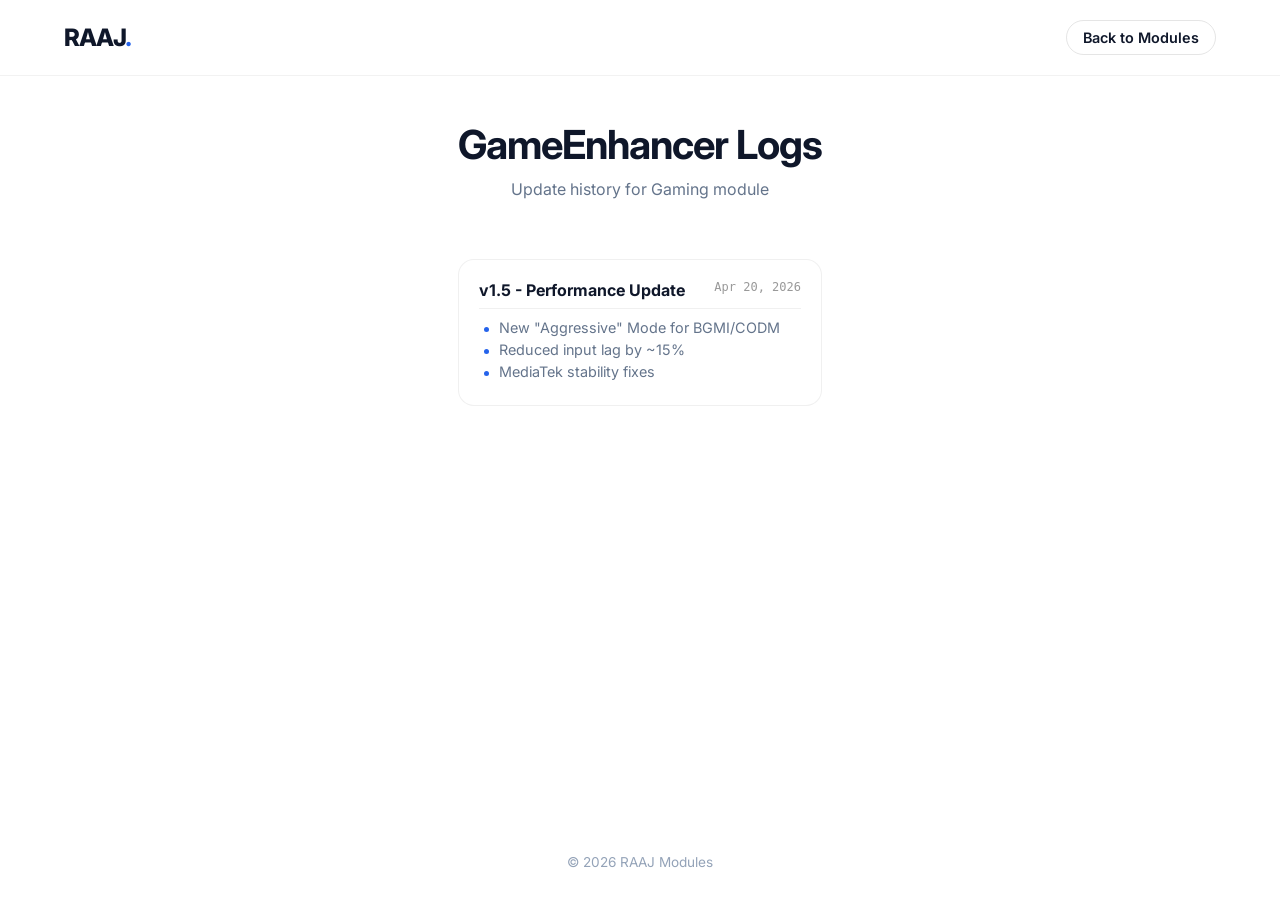
==== changelog-game.html @ 457ec588 "Add files via upload" ====
<!DOCTYPE html><html lang="en"><head>    <meta charset="UTF-8">    <meta name="viewport" content="width=device-width, initial-scale=1.0">    <title>Game Changelog | RAAJ</title>    <link href="https://fonts.googleapis.com/css2?family=Inter:wght@300;500;700&display=swap" rel="stylesheet">    <link rel="stylesheet" href="style.css"></head><body>    <div class="bg-blob"></div>    <nav class="fade-in">        <div class="logo"><a href="index.html">RAAJ<span class="dot">.</span></a></div>        <a href="modules.html" class="nav-link">Back to Modules</a>    </nav>    <section class="page-container small-container">        <div class="header-center fade-in">            <h2>GameEnhancer Logs</h2>            <p>Update history for Gaming module</p>        </div>        <div class="log-list fade-in delay-1">            <div class="log-item">                <div class="log-meta">                    <span class="log-title">v1.5 - Performance Update</span>                    <span class="log-date">Apr 20, 2026</span>                </div>                <ul class="log-points">                    <li>New "Aggressive" Mode for BGMI/CODM</li>                    <li>Reduced input lag by ~15%</li>                    <li>MediaTek stability fixes</li>                </ul>            </div>        </div>    </section>    <footer class="minimal-footer"><p>© 2026 RAAJ Modules</p></footer></body></html>
---- style.css ----
:root {
    --bg: #ffffff;
    --text-main: #0f172a; /* Dark Slate */
    --text-muted: #64748b;
    --accent: #2563eb; /* Royal Blue */
    --accent-glow: rgba(37, 99, 235, 0.15);
    --card-bg: rgba(255, 255, 255, 0.9);
    --border: rgba(0, 0, 0, 0.06);
    --font: 'Inter', sans-serif;
}

* { margin: 0; padding: 0; box-sizing: border-box; }
html { scroll-behavior: smooth; }

body {
    background-color: var(--bg);
    color: var(--text-main);
    font-family: var(--font);
    overflow-x: hidden;
    min-height: 100vh;
    display: flex;
    flex-direction: column;
}

/* --- PREMIUM BACKGROUND --- */
.glow-orb {
    position: fixed;
    top: -20%; left: 50%;
    transform: translateX(-50%);
    width: 120vw; height: 80vh;
    background: radial-gradient(circle at center, var(--accent-glow) 0%, transparent 70%);
    z-index: -2;
    pointer-events: none;
}

.grid-overlay {
    position: fixed;
    top: 0; left: 0; width: 100%; height: 100%;
    background-image: linear-gradient(#e5e7eb 1px, transparent 1px), linear-gradient(90deg, #e5e7eb 1px, transparent 1px);
    background-size: 40px 40px;
    opacity: 0.4;
    z-index: -1;
    mask-image: linear-gradient(to bottom, black 40%, transparent 100%);
    -webkit-mask-image: linear-gradient(to bottom, black 40%, transparent 100%);
}

/* --- NAVBAR --- */
nav {
    display: flex; justify-content: space-between; align-items: center;
    padding: 20px 5%;
    position: fixed; top: 0; width: 100%; z-index: 100;
    backdrop-filter: blur(10px);
    background: rgba(255,255,255,0.7);
    border-bottom: 1px solid rgba(0,0,0,0.05);
}
.logo { font-weight: 800; font-size: 1.5rem; letter-spacing: -1px; }
.logo a { text-decoration: none; color: inherit; }
.dot { color: var(--accent); }
.nav-btn, .nav-link {
    text-decoration: none; color: var(--text-main);
    font-weight: 600; font-size: 0.9rem;
    padding: 8px 16px; border-radius: 20px;
    border: 1px solid rgba(0,0,0,0.1);
    transition: 0.2s;
}
.nav-btn:hover, .nav-link:hover { border-color: var(--accent); color: var(--accent); }

/* --- HERO SECTION --- */
.hero-main {
    flex: 1;
    display: flex;
    flex-direction: column;
    justify-content: center;
    align-items: center;
    text-align: center;
    padding: 140px 20px 60px;
    max-width: 900px;
    margin: 0 auto;
}

.badge-new {
    display: inline-block;
    background: #eff6ff;
    color: var(--accent);
    padding: 6px 12px;
    border-radius: 50px;
    font-size: 0.85rem;
    font-weight: 700;
    margin-bottom: 25px;
    border: 1px solid #bfdbfe;
}

.hero-main h1 {
    font-size: 4rem;
    line-height: 1.1;
    font-weight: 800;
    letter-spacing: -2px;
    margin-bottom: 20px;
    color: var(--text-main);
}

.text-gradient {
    background: linear-gradient(135deg, var(--accent), #60a5fa);
    -webkit-background-clip: text;
    -webkit-text-fill-color: transparent;
}

.hero-desc {
    font-size: 1.25rem;
    color: var(--text-muted);
    max-width: 600px;
    margin: 0 auto 40px;
    line-height: 1.6;
}

/* Buttons */
.hero-buttons {
    display: flex; gap: 15px; justify-content: center;
}

.btn-primary {
    display: flex; align-items: center; gap: 8px;
    background: var(--text-main);
    color: white;
    padding: 14px 28px;
    border-radius: 12px;
    font-weight: 600;
    text-decoration: none;
    transition: transform 0.2s, box-shadow 0.2s;
}
.btn-primary:hover {
    transform: translateY(-2px);
    box-shadow: 0 10px 25px -5px rgba(0,0,0,0.2);
    background: black;
}

.btn-secondary {
    display: flex; align-items: center;
    background: white;
    color: var(--text-main);
    padding: 14px 28px;
    border-radius: 12px;
    font-weight: 600;
    text-decoration: none;
    border: 1px solid #e2e8f0;
    transition: 0.2s;
}
.btn-secondary:hover { border-color: var(--text-main); }

/* --- MODULES PAGE STYLES --- */
.page-container { max-width: 1100px; margin: 0 auto; padding: 120px 20px 100px; }
.small-container { max-width: 700px; }
.header-center { text-align: center; margin-bottom: 60px; }
.header-center h2 { font-size: 2.5rem; letter-spacing: -1px; margin-bottom: 10px; }
.header-center p { color: var(--text-muted); }

.module-grid { display: grid; grid-template-columns: repeat(auto-fit, minmax(260px, 1fr)); gap: 25px; }

.glass-card {
    background: var(--card-bg); border: 1px solid var(--border);
    padding: 25px; border-radius: 20px;
    backdrop-filter: blur(10px);
    transition: all 0.4s cubic-bezier(0.175, 0.885, 0.32, 1.275);
    display: flex; flex-direction: column; align-items: flex-start;
}
.glass-card:hover { transform: translateY(-5px); box-shadow: 0 15px 30px -10px rgba(0,0,0,0.08); border-color: rgba(37,99,235,0.2); }

/* CSS Icons */
.icon-box { width: 45px; height: 45px; background: #F0F4F8; border-radius: 12px; display: flex; align-items: center; justify-content: center; margin-bottom: 15px; }
.chip { width: 20px; height: 20px; border: 2px solid var(--accent); border-radius: 4px; position: relative; }
.chip::after { content:''; position: absolute; top: 50%; left: 50%; transform: translate(-50%, -50%); width: 8px; height: 8px; background: var(--accent); opacity: 0.5; }
.controller { width: 22px; height: 14px; border: 2px solid var(--accent); border-radius: 7px; position: relative; }
.controller::before { content:''; position: absolute; top: 3px; left: 3px; width: 3px; height: 3px; background: var(--accent); border-radius: 50%; }
.controller::after { content:''; position: absolute; top: 3px; right: 3px; width: 3px; height: 3px; background: var(--accent); border-radius: 50%; }
.finger { width: 14px; height: 18px; border: 2px solid var(--accent); border-radius: 7px 7px 0 0; border-bottom: none; position: relative; }
.finger::after { content:''; position: absolute; bottom: -4px; left: 50%; transform: translateX(-50%); width: 5px; height: 5px; background: var(--accent); border-radius: 50%; }
.signal { width: 20px; height: 20px; position: relative; overflow: hidden; }
.signal::before { content:''; position: absolute; bottom: 0; left: 0; width: 100%; height: 100%; border: 2px solid var(--accent); border-radius: 50%; clip-path: polygon(0 40%, 100% 40%, 100% 100%, 0% 100%); }
.signal::after { content:''; position: absolute; bottom: 0; left: 0; width: 100%; height: 100%; border: 2px solid var(--accent); border-radius: 50%; clip-path: polygon(0 70%, 100% 70%, 100% 100%, 0% 100%); background: var(--accent); }

.glass-card h3 { font-size: 1.2rem; margin-bottom: 6px; }
.glass-card p { color: var(--text-muted); font-size: 0.9rem; margin-bottom: 20px; line-height: 1.4; flex-grow: 1; }

.card-actions { width: 100%; display: flex; flex-direction: column; gap: 12px; margin-top: auto; }
.btn-download { display: block; text-align: center; background: var(--accent); color: white; padding: 12px; border-radius: 10px; font-weight: 600; text-decoration: none; font-size: 0.95rem; transition: 0.2s; }
.btn-download:hover { background: #1d4ed8; transform: scale(1.02); }
.link-changelog { text-align: center; color: var(--text-muted); font-size: 0.85rem; text-decoration: none; font-weight: 500; transition: 0.2s; }
.link-changelog:hover { color: var(--accent); text-decoration: underline; }

/* --- CHANGELOG STYLES --- */
.log-list { display: flex; flex-direction: column; gap: 20px; }
.log-item { background: white; border: 1px solid var(--border); padding: 20px; border-radius: 16px; transition: 0.3s; }
.log-item:hover { border-color: var(--accent); }
.log-meta { display: flex; justify-content: space-between; margin-bottom: 10px; border-bottom: 1px solid #f0f0f0; padding-bottom: 8px; }
.log-title { font-weight: 700; font-size: 1rem; }
.log-date { font-size: 0.75rem; color: #999; font-family: monospace; }
.log-points { list-style: none; padding-left: 5px; }
.log-points li { position: relative; padding-left: 15px; margin-bottom: 5px; color: var(--text-muted); font-size: 0.9rem; }
.log-points li::before { content: ""; position: absolute; left: 0; top: 8px; width: 5px; height: 5px; background: var(--accent); border-radius: 50%; }

/* Footer */
.home-footer, .minimal-footer { text-align: center; padding: 30px; color: #94a3b8; font-size: 0.85rem; margin-top: auto; }

/* Animations */
.fade-in { opacity: 0; animation: fadeIn 0.8s ease forwards; }
.delay-1 { animation-delay: 0.1s; }
.delay-2 { animation-delay: 0.3s; }
@keyframes fadeIn { from { opacity: 0; transform: translateY(20px); } to { opacity: 1; transform: translateY(0); } }

/* Mobile Responsive */
@media (max-width: 768px) {
    .hero-main h1 { font-size: 2.8rem; }
    .hero-buttons { flex-direction: column; width: 100%; }
    .btn-primary, .btn-secondary { width: 100%; justify-content: center; }
}
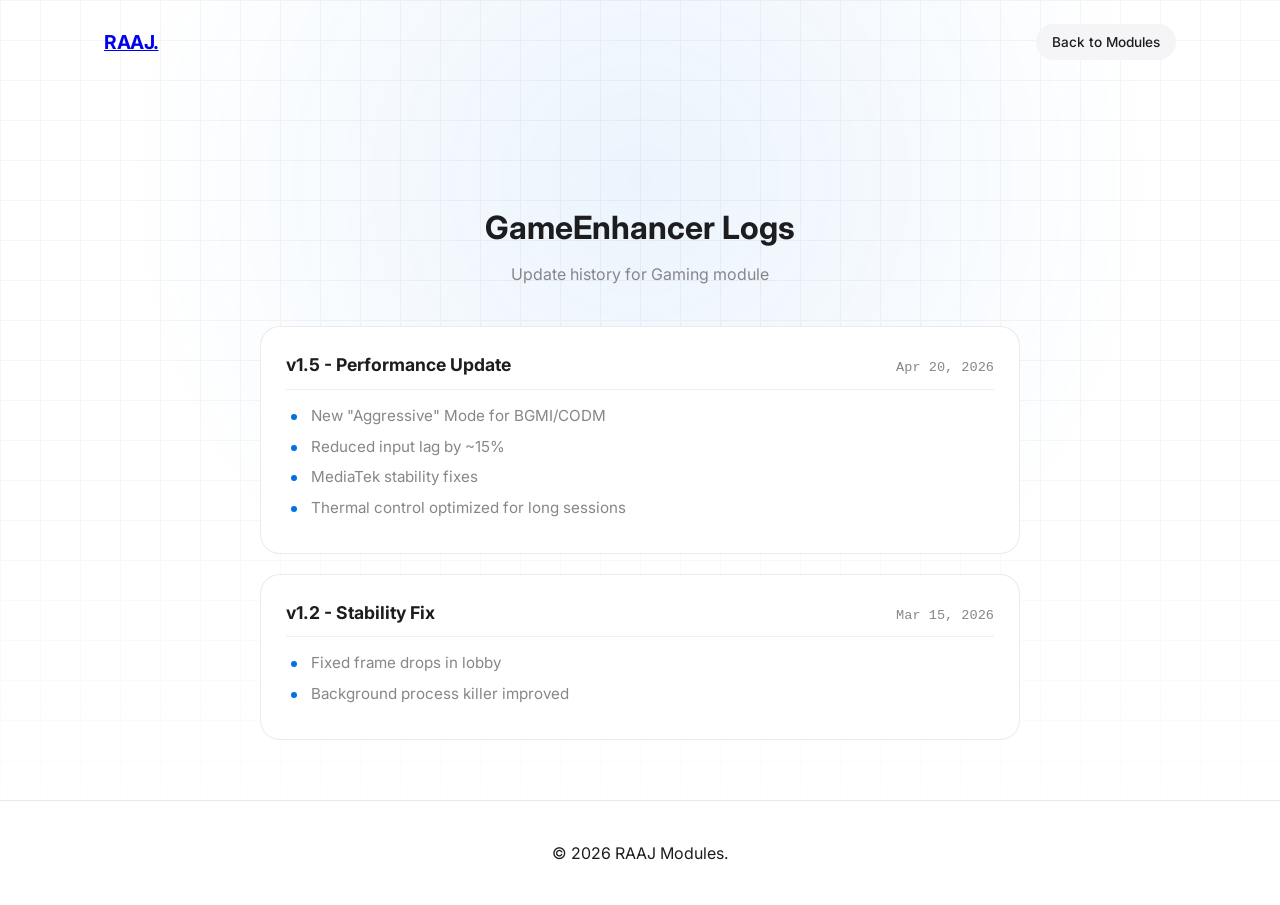
==== commit 8048c785: "Update changelog-game.html" ====
--- a/changelog-game.html
+++ b/changelog-game.html
@@ -1,39 +1,56 @@
-<!DOCTYPE html>-<html lang="en">-<head>-    <meta charset="UTF-8">-    <meta name="viewport" content="width=device-width, initial-scale=1.0">-    <title>Game Changelog | RAAJ</title>-    <link href="https://fonts.googleapis.com/css2?family=Inter:wght@300;500;700&display=swap" rel="stylesheet">-    <link rel="stylesheet" href="style.css">-</head>-<body>-    <div class="bg-blob"></div>-    <nav class="fade-in">-        <div class="logo"><a href="index.html">RAAJ<span class="dot">.</span></a></div>-        <a href="modules.html" class="nav-link">Back to Modules</a>-    </nav>--    <section class="page-container small-container">-        <div class="header-center fade-in">-            <h2>GameEnhancer Logs</h2>-            <p>Update history for Gaming module</p>-        </div>--        <div class="log-list fade-in delay-1">-            <div class="log-item">-                <div class="log-meta">-                    <span class="log-title">v1.5 - Performance Update</span>-                    <span class="log-date">Apr 20, 2026</span>-                </div>-                <ul class="log-points">-                    <li>New "Aggressive" Mode for BGMI/CODM</li>-                    <li>Reduced input lag by ~15%</li>-                    <li>MediaTek stability fixes</li>-                </ul>-            </div>-        </div>-    </section>-    <footer class="minimal-footer"><p>© 2026 RAAJ Modules</p></footer>-</body>-</html>+<!DOCTYPE html>
+<html lang="en">
+<head>
+    <meta charset="UTF-8">
+    <meta name="viewport" content="width=device-width, initial-scale=1.0">
+    <title>Game Changelog | RAAJ</title>
+    <link href="https://fonts.googleapis.com/css2?family=Inter:wght@400;500;600;700&display=swap" rel="stylesheet">
+    <link rel="stylesheet" href="style.css">
+</head>
+<body>
+    <div class="bg-grid"></div>
+    <div class="bg-glow"></div>
+
+    <nav class="navbar fade-in">
+        <div class="logo"><a href="index.html">RAAJ<span class="dot">.</span></a></div>
+        <a href="modules.html" class="btn-nav">Back to Modules</a>
+    </nav>
+
+    <section class="page-container fade-in delay-1">
+        <div class="header-center">
+            <h2>GameEnhancer Logs</h2>
+            <p>Update history for Gaming module</p>
+        </div>
+
+        <div class="log-list">
+            <div class="log-item">
+                <div class="log-meta">
+                    <span class="log-title">v1.5 - Performance Update</span>
+                    <span class="log-date">Apr 20, 2026</span>
+                </div>
+                <ul class="log-points">
+                    <li>New "Aggressive" Mode for BGMI/CODM</li>
+                    <li>Reduced input lag by ~15%</li>
+                    <li>MediaTek stability fixes</li>
+                    <li>Thermal control optimized for long sessions</li>
+                </ul>
+            </div>
+
+            <div class="log-item">
+                <div class="log-meta">
+                    <span class="log-title">v1.2 - Stability Fix</span>
+                    <span class="log-date">Mar 15, 2026</span>
+                </div>
+                <ul class="log-points">
+                    <li>Fixed frame drops in lobby</li>
+                    <li>Background process killer improved</li>
+                </ul>
+            </div>
+        </div>
+    </section>
+
+    <footer class="fade-in delay-2">
+        <div class="footer-content"><p>© 2026 RAAJ Modules.</p></div>
+    </footer>
+</body>
+</html>
--- a/style.css
+++ b/style.css
@@ -1,215 +1,341 @@
+/* -----------------------------------------------------------
+   VARIABLES & RESET
+----------------------------------------------------------- */
 :root {
-    --bg: #ffffff;
-    --text-main: #0f172a; /* Dark Slate */
-    --text-muted: #64748b;
-    --accent: #2563eb; /* Royal Blue */
-    --accent-glow: rgba(37, 99, 235, 0.15);
-    --card-bg: rgba(255, 255, 255, 0.9);
-    --border: rgba(0, 0, 0, 0.06);
-    --font: 'Inter', sans-serif;
+    --bg-color: #ffffff;
+    --text-main: #1d1d1f;
+    --text-muted: #86868b;
+    --accent-blue: #0071e3;
+    --accent-hover: #0077ed;
+    --bg-grid: #e5e5e5;
+    --card-bg: #ffffff;
+    --border-light: rgba(0, 0, 0, 0.08);
+    --shadow-soft: 0 4px 24px rgba(0, 0, 0, 0.04);
+    --shadow-hover: 0 8px 32px rgba(0, 0, 0, 0.08);
+    --radius-lg: 20px;
+    --radius-md: 12px;
+    --font-stack: 'Inter', -apple-system, BlinkMacSystemFont, sans-serif;
 }
 
 * { margin: 0; padding: 0; box-sizing: border-box; }
 html { scroll-behavior: smooth; }
 
 body {
-    background-color: var(--bg);
+    background-color: var(--bg-color);
     color: var(--text-main);
-    font-family: var(--font);
+    font-family: var(--font-stack);
+    line-height: 1.5;
     overflow-x: hidden;
-    min-height: 100vh;
+    -webkit-font-smoothing: antialiased;
+}
+
+/* -----------------------------------------------------------
+   BACKGROUND
+----------------------------------------------------------- */
+.bg-grid {
+    position: fixed; top: 0; left: 0; width: 100%; height: 100%;
+    background-image: 
+        linear-gradient(var(--bg-grid) 1px, transparent 1px),
+        linear-gradient(90deg, var(--bg-grid) 1px, transparent 1px);
+    background-size: 40px 40px;
+    opacity: 0.4;
+    z-index: -2;
+    mask-image: linear-gradient(to bottom, black 40%, transparent 100%);
+    -webkit-mask-image: linear-gradient(to bottom, black 40%, transparent 100%);
+}
+
+.bg-glow {
+    position: fixed; top: -20%; left: 50%;
+    transform: translateX(-50%);
+    width: 100vw; height: 80vh;
+    background: radial-gradient(circle at center, rgba(0, 113, 227, 0.08) 0%, transparent 70%);
+    z-index: -1; pointer-events: none;
+}
+
+/* -----------------------------------------------------------
+   NAVBAR
+----------------------------------------------------------- */
+.navbar {
+    display: flex; justify-content: space-between; align-items: center;
+    padding: 24px 5%;
+    max-width: 1200px; margin: 0 auto;
+}
+.logo { font-weight: 700; font-size: 1.2rem; letter-spacing: -0.5px; }
+.btn-nav {
+    background: #f5f5f7; color: var(--text-main);
+    padding: 8px 16px; border-radius: 20px;
+    text-decoration: none; font-size: 0.85rem; font-weight: 500;
+    transition: 0.2s;
+}
+.btn-nav:hover { background: #e8e8ed; }
+
+/* -----------------------------------------------------------
+   HERO SECTION
+----------------------------------------------------------- */
+.hero {
+    text-align: center; 
+    padding: 80px 20px 60px;
+    max-width: 800px; 
+    margin: 0 auto;
+}
+
+.badge {
+    display: inline-block;
+    background: rgba(0, 113, 227, 0.1); color: var(--accent-blue);
+    padding: 6px 12px; border-radius: 20px;
+    font-size: 0.8rem; font-weight: 600; margin-bottom: 24px;
+}
+
+.hero h1 {
+    font-size: clamp(2.5rem, 5vw, 3.5rem); 
+    font-weight: 700; letter-spacing: -1.5px;
+    line-height: 1.1; margin-bottom: 20px;
+}
+
+.gradient-text {
+    background: linear-gradient(135deg, var(--accent-blue), #4facfe);
+    -webkit-background-clip: text; -webkit-text-fill-color: transparent;
+}
+
+.subtitle {
+    font-size: 1.25rem; color: var(--text-muted);
+    max-width: 600px; margin: 0 auto 32px;
+}
+
+.hero-btns { display: flex; gap: 16px; justify-content: center; flex-wrap: wrap; }
+
+.btn {
+    padding: 12px 24px; border-radius: 30px;
+    font-weight: 500; text-decoration: none; font-size: 1rem;
+    transition: transform 0.2s ease;
+}
+.btn:active { transform: scale(0.98); }
+.btn-primary { background: var(--text-main); color: white; }
+.btn-primary:hover { background: #000; }
+.btn-secondary { background: transparent; color: var(--accent-blue); }
+.btn-secondary:hover { text-decoration: underline; }
+
+/* -----------------------------------------------------------
+   STATS BAR
+----------------------------------------------------------- */
+.stats-section { padding: 0 20px; margin-bottom: 80px; }
+.stats-container {
+    max-width: 900px; margin: 0 auto;
+    background: var(--card-bg);
+    border: 1px solid var(--border-light);
+    border-radius: var(--radius-lg);
+    padding: 24px;
+    display: flex; justify-content: space-around; align-items: center;
+    box-shadow: var(--shadow-soft);
+    flex-wrap: wrap;
+    gap: 20px;
+}
+.stat-item { text-align: center; min-width: 100px; }
+.stat-item strong { display: block; font-size: 1.2rem; color: var(--text-main); }
+.stat-item span { font-size: 0.85rem; color: var(--text-muted); }
+.stat-divider { width: 1px; height: 30px; background: var(--border-light); }
+
+/* -----------------------------------------------------------
+   MODULES SECTION
+----------------------------------------------------------- */
+.modules-section {
+    max-width: 1100px; margin: 0 auto; padding: 0 20px 80px;
+}
+.section-header { text-align: center; margin-bottom: 40px; }
+.section-header h2 { font-size: 2rem; font-weight: 600; letter-spacing: -0.5px; }
+
+.grid-layout {
+    display: grid; 
+    grid-template-columns: repeat(auto-fit, minmax(260px, 1fr));
+    gap: 24px;
+}
+
+.card {
+    background: var(--card-bg);
+    border: 1px solid var(--border-light);
+    border-radius: var(--radius-lg);
+    padding: 30px;
+    transition: all 0.3s ease;
+    display: flex; flex-direction: column;
+    align-items: flex-start;
+}
+.card:hover {
+    transform: translateY(-4px);
+    box-shadow: var(--shadow-hover);
+    border-color: rgba(0, 113, 227, 0.2);
+}
+
+.icon-box {
+    width: 48px; height: 48px;
+    background: #f5f5f7;
+    border-radius: 12px;
+    display: flex; align-items: center; justify-content: center;
+    margin-bottom: 20px;
+    color: var(--accent-blue);
+}
+.icon-box svg { width: 24px; height: 24px; stroke-width: 2px; }
+
+.card h3 { font-size: 1.1rem; font-weight: 600; margin-bottom: 8px; }
+.card p { 
+    font-size: 0.9rem; color: var(--text-muted); 
+    margin-bottom: 24px; 
+    line-height: 1.5;
+    flex-grow: 1; 
+}
+
+.card-actions {
+    width: 100%;
+    display: flex; flex-direction: column; gap: 12px;
+    margin-top: auto;
+}
+
+.btn-card {
+    display: block;
+    text-align: center; 
+    padding: 12px; 
+    border-radius: var(--radius-md);
+    text-decoration: none; 
+    font-size: 0.9rem; 
+    font-weight: 600;
+    transition: 0.2s;
+}
+
+.btn-card.primary {
+    background: var(--accent-blue); color: white;
+    box-shadow: 0 2px 8px rgba(0, 113, 227, 0.2);
+}
+.btn-card.primary:hover { background: var(--accent-hover); }
+
+.btn-card.text {
+    color: var(--text-muted); background: transparent;
+}
+.btn-card.text:hover { color: var(--accent-blue); background: #f5f5f7; }
+
+/* -----------------------------------------------------------
+   CHANGELOG PAGE STYLES (FIXED UI CRASH)
+----------------------------------------------------------- */
+.page-container {
+    max-width: 800px;
+    margin: 0 auto;
+    padding: 120px 20px 60px; /* Added top padding for navbar */
+}
+
+.header-center { text-align: center; margin-bottom: 40px; }
+.header-center h2 { font-size: 2rem; font-weight: 700; margin-bottom: 10px; }
+.header-center p { color: var(--text-muted); }
+
+.log-list {
     display: flex;
     flex-direction: column;
-}
-
-/* --- PREMIUM BACKGROUND --- */
-.glow-orb {
-    position: fixed;
-    top: -20%; left: 50%;
-    transform: translateX(-50%);
-    width: 120vw; height: 80vh;
-    background: radial-gradient(circle at center, var(--accent-glow) 0%, transparent 70%);
-    z-index: -2;
-    pointer-events: none;
-}
-
-.grid-overlay {
-    position: fixed;
-    top: 0; left: 0; width: 100%; height: 100%;
-    background-image: linear-gradient(#e5e7eb 1px, transparent 1px), linear-gradient(90deg, #e5e7eb 1px, transparent 1px);
-    background-size: 40px 40px;
-    opacity: 0.4;
-    z-index: -1;
-    mask-image: linear-gradient(to bottom, black 40%, transparent 100%);
-    -webkit-mask-image: linear-gradient(to bottom, black 40%, transparent 100%);
-}
-
-/* --- NAVBAR --- */
-nav {
-    display: flex; justify-content: space-between; align-items: center;
-    padding: 20px 5%;
-    position: fixed; top: 0; width: 100%; z-index: 100;
-    backdrop-filter: blur(10px);
-    background: rgba(255,255,255,0.7);
-    border-bottom: 1px solid rgba(0,0,0,0.05);
-}
-.logo { font-weight: 800; font-size: 1.5rem; letter-spacing: -1px; }
-.logo a { text-decoration: none; color: inherit; }
-.dot { color: var(--accent); }
-.nav-btn, .nav-link {
-    text-decoration: none; color: var(--text-main);
-    font-weight: 600; font-size: 0.9rem;
-    padding: 8px 16px; border-radius: 20px;
-    border: 1px solid rgba(0,0,0,0.1);
-    transition: 0.2s;
-}
-.nav-btn:hover, .nav-link:hover { border-color: var(--accent); color: var(--accent); }
-
-/* --- HERO SECTION --- */
-.hero-main {
-    flex: 1;
+    gap: 20px;
+}
+
+.log-item {
+    background: white;
+    border: 1px solid var(--border-light);
+    border-radius: var(--radius-lg);
+    padding: 25px;
+    transition: 0.3s;
+}
+
+.log-item:hover {
+    border-color: var(--accent-blue);
+    box-shadow: var(--shadow-soft);
+}
+
+.log-meta {
     display: flex;
-    flex-direction: column;
-    justify-content: center;
-    align-items: center;
-    text-align: center;
-    padding: 140px 20px 60px;
-    max-width: 900px;
-    margin: 0 auto;
-}
-
-.badge-new {
-    display: inline-block;
-    background: #eff6ff;
-    color: var(--accent);
-    padding: 6px 12px;
-    border-radius: 50px;
-    font-size: 0.85rem;
-    font-weight: 700;
-    margin-bottom: 25px;
-    border: 1px solid #bfdbfe;
-}
-
-.hero-main h1 {
-    font-size: 4rem;
-    line-height: 1.1;
-    font-weight: 800;
-    letter-spacing: -2px;
-    margin-bottom: 20px;
-    color: var(--text-main);
-}
-
-.text-gradient {
-    background: linear-gradient(135deg, var(--accent), #60a5fa);
-    -webkit-background-clip: text;
-    -webkit-text-fill-color: transparent;
-}
-
-.hero-desc {
-    font-size: 1.25rem;
+    justify-content: space-between;
+    align-items: baseline;
+    margin-bottom: 15px;
+    border-bottom: 1px solid #f0f0f0;
+    padding-bottom: 10px;
+}
+
+.log-title { font-weight: 700; font-size: 1.1rem; color: var(--text-main); }
+.log-date { font-size: 0.85rem; color: var(--text-muted); font-family: monospace; }
+
+.log-points { list-style: none; padding-left: 5px; }
+.log-points li {
+    position: relative;
+    padding-left: 20px;
+    margin-bottom: 8px;
     color: var(--text-muted);
-    max-width: 600px;
-    margin: 0 auto 40px;
-    line-height: 1.6;
-}
-
-/* Buttons */
-.hero-buttons {
-    display: flex; gap: 15px; justify-content: center;
-}
-
-.btn-primary {
-    display: flex; align-items: center; gap: 8px;
-    background: var(--text-main);
-    color: white;
-    padding: 14px 28px;
-    border-radius: 12px;
-    font-weight: 600;
-    text-decoration: none;
-    transition: transform 0.2s, box-shadow 0.2s;
-}
-.btn-primary:hover {
-    transform: translateY(-2px);
-    box-shadow: 0 10px 25px -5px rgba(0,0,0,0.2);
-    background: black;
-}
-
-.btn-secondary {
-    display: flex; align-items: center;
-    background: white;
-    color: var(--text-main);
-    padding: 14px 28px;
-    border-radius: 12px;
-    font-weight: 600;
-    text-decoration: none;
-    border: 1px solid #e2e8f0;
-    transition: 0.2s;
-}
-.btn-secondary:hover { border-color: var(--text-main); }
-
-/* --- MODULES PAGE STYLES --- */
-.page-container { max-width: 1100px; margin: 0 auto; padding: 120px 20px 100px; }
-.small-container { max-width: 700px; }
-.header-center { text-align: center; margin-bottom: 60px; }
-.header-center h2 { font-size: 2.5rem; letter-spacing: -1px; margin-bottom: 10px; }
-.header-center p { color: var(--text-muted); }
-
-.module-grid { display: grid; grid-template-columns: repeat(auto-fit, minmax(260px, 1fr)); gap: 25px; }
-
-.glass-card {
-    background: var(--card-bg); border: 1px solid var(--border);
-    padding: 25px; border-radius: 20px;
-    backdrop-filter: blur(10px);
-    transition: all 0.4s cubic-bezier(0.175, 0.885, 0.32, 1.275);
-    display: flex; flex-direction: column; align-items: flex-start;
-}
-.glass-card:hover { transform: translateY(-5px); box-shadow: 0 15px 30px -10px rgba(0,0,0,0.08); border-color: rgba(37,99,235,0.2); }
-
-/* CSS Icons */
-.icon-box { width: 45px; height: 45px; background: #F0F4F8; border-radius: 12px; display: flex; align-items: center; justify-content: center; margin-bottom: 15px; }
-.chip { width: 20px; height: 20px; border: 2px solid var(--accent); border-radius: 4px; position: relative; }
-.chip::after { content:''; position: absolute; top: 50%; left: 50%; transform: translate(-50%, -50%); width: 8px; height: 8px; background: var(--accent); opacity: 0.5; }
-.controller { width: 22px; height: 14px; border: 2px solid var(--accent); border-radius: 7px; position: relative; }
-.controller::before { content:''; position: absolute; top: 3px; left: 3px; width: 3px; height: 3px; background: var(--accent); border-radius: 50%; }
-.controller::after { content:''; position: absolute; top: 3px; right: 3px; width: 3px; height: 3px; background: var(--accent); border-radius: 50%; }
-.finger { width: 14px; height: 18px; border: 2px solid var(--accent); border-radius: 7px 7px 0 0; border-bottom: none; position: relative; }
-.finger::after { content:''; position: absolute; bottom: -4px; left: 50%; transform: translateX(-50%); width: 5px; height: 5px; background: var(--accent); border-radius: 50%; }
-.signal { width: 20px; height: 20px; position: relative; overflow: hidden; }
-.signal::before { content:''; position: absolute; bottom: 0; left: 0; width: 100%; height: 100%; border: 2px solid var(--accent); border-radius: 50%; clip-path: polygon(0 40%, 100% 40%, 100% 100%, 0% 100%); }
-.signal::after { content:''; position: absolute; bottom: 0; left: 0; width: 100%; height: 100%; border: 2px solid var(--accent); border-radius: 50%; clip-path: polygon(0 70%, 100% 70%, 100% 100%, 0% 100%); background: var(--accent); }
-
-.glass-card h3 { font-size: 1.2rem; margin-bottom: 6px; }
-.glass-card p { color: var(--text-muted); font-size: 0.9rem; margin-bottom: 20px; line-height: 1.4; flex-grow: 1; }
-
-.card-actions { width: 100%; display: flex; flex-direction: column; gap: 12px; margin-top: auto; }
-.btn-download { display: block; text-align: center; background: var(--accent); color: white; padding: 12px; border-radius: 10px; font-weight: 600; text-decoration: none; font-size: 0.95rem; transition: 0.2s; }
-.btn-download:hover { background: #1d4ed8; transform: scale(1.02); }
-.link-changelog { text-align: center; color: var(--text-muted); font-size: 0.85rem; text-decoration: none; font-weight: 500; transition: 0.2s; }
-.link-changelog:hover { color: var(--accent); text-decoration: underline; }
-
-/* --- CHANGELOG STYLES --- */
-.log-list { display: flex; flex-direction: column; gap: 20px; }
-.log-item { background: white; border: 1px solid var(--border); padding: 20px; border-radius: 16px; transition: 0.3s; }
-.log-item:hover { border-color: var(--accent); }
-.log-meta { display: flex; justify-content: space-between; margin-bottom: 10px; border-bottom: 1px solid #f0f0f0; padding-bottom: 8px; }
-.log-title { font-weight: 700; font-size: 1rem; }
-.log-date { font-size: 0.75rem; color: #999; font-family: monospace; }
-.log-points { list-style: none; padding-left: 5px; }
-.log-points li { position: relative; padding-left: 15px; margin-bottom: 5px; color: var(--text-muted); font-size: 0.9rem; }
-.log-points li::before { content: ""; position: absolute; left: 0; top: 8px; width: 5px; height: 5px; background: var(--accent); border-radius: 50%; }
-
-/* Footer */
-.home-footer, .minimal-footer { text-align: center; padding: 30px; color: #94a3b8; font-size: 0.85rem; margin-top: auto; }
-
-/* Animations */
+    font-size: 0.95rem;
+    line-height: 1.5;
+}
+
+.log-points li::before {
+    content: "";
+    position: absolute;
+    left: 0;
+    top: 9px;
+    width: 6px;
+    height: 6px;
+    background: var(--accent-blue);
+    border-radius: 50%;
+}
+
+/* -----------------------------------------------------------
+   PERFORMANCE SECTION
+----------------------------------------------------------- */
+.performance-section {
+    max-width: 900px; margin: 0 auto 80px; padding: 0 20px;
+}
+.perf-container {
+    background: #fbfbfd;
+    border: 1px solid var(--border-light);
+    border-radius: var(--radius-lg);
+    padding: 40px;
+    display: flex; align-items: center; justify-content: space-between;
+    gap: 40px;
+}
+.perf-text h2 { font-size: 1.8rem; margin-bottom: 20px; letter-spacing: -0.5px; }
+.checklist { list-style: none; }
+.checklist li {
+    margin-bottom: 12px; font-size: 1rem; color: var(--text-main);
+    display: flex; align-items: center; gap: 10px;
+}
+.check { color: var(--accent-blue); font-weight: bold; }
+
+.perf-visual { display: flex; align-items: center; justify-content: center; }
+.circle-outer {
+    width: 120px; height: 120px;
+    border: 2px solid rgba(0, 113, 227, 0.2);
+    border-radius: 50%;
+    display: flex; align-items: center; justify-content: center;
+    animation: pulse 3s infinite ease-in-out;
+}
+.circle-inner { width: 60px; height: 60px; background: var(--accent-blue); border-radius: 50%; opacity: 0.8; }
+
+@keyframes pulse {
+    0% { transform: scale(1); opacity: 1; }
+    50% { transform: scale(1.05); opacity: 0.8; }
+    100% { transform: scale(1); opacity: 1; }
+}
+
+/* -----------------------------------------------------------
+   FOOTER
+----------------------------------------------------------- */
+footer { text-align: center; padding: 40px 20px; border-top: 1px solid var(--border-light); }
+.footer-content h3 { font-size: 1.1rem; margin-bottom: 4px; }
+.role { font-size: 0.9rem; color: var(--text-muted); margin-bottom: 10px; }
+.disclaimer { font-size: 0.8rem; color: #aaa; margin-bottom: 20px; }
+.copyright { font-size: 0.75rem; color: #ccc; }
+
+/* -----------------------------------------------------------
+   ANIMATIONS & RESPONSIVE
+----------------------------------------------------------- */
 .fade-in { opacity: 0; animation: fadeIn 0.8s ease forwards; }
-.delay-1 { animation-delay: 0.1s; }
-.delay-2 { animation-delay: 0.3s; }
+.delay-1 { animation-delay: 0.1s; } .delay-2 { animation-delay: 0.2s; }
+.delay-3 { animation-delay: 0.3s; } .delay-4 { animation-delay: 0.4s; }
+
 @keyframes fadeIn { from { opacity: 0; transform: translateY(20px); } to { opacity: 1; transform: translateY(0); } }
 
-/* Mobile Responsive */
 @media (max-width: 768px) {
-    .hero-main h1 { font-size: 2.8rem; }
-    .hero-buttons { flex-direction: column; width: 100%; }
-    .btn-primary, .btn-secondary { width: 100%; justify-content: center; }
-}
+    .hero { padding-top: 60px; }
+    .stats-container { flex-direction: column; padding: 30px; }
+    .stat-divider { width: 30px; height: 1px; margin: 5px 0; }
+    .perf-container { flex-direction: column; text-align: center; padding: 30px; }
+    .checklist li { justify-content: center; }
+}
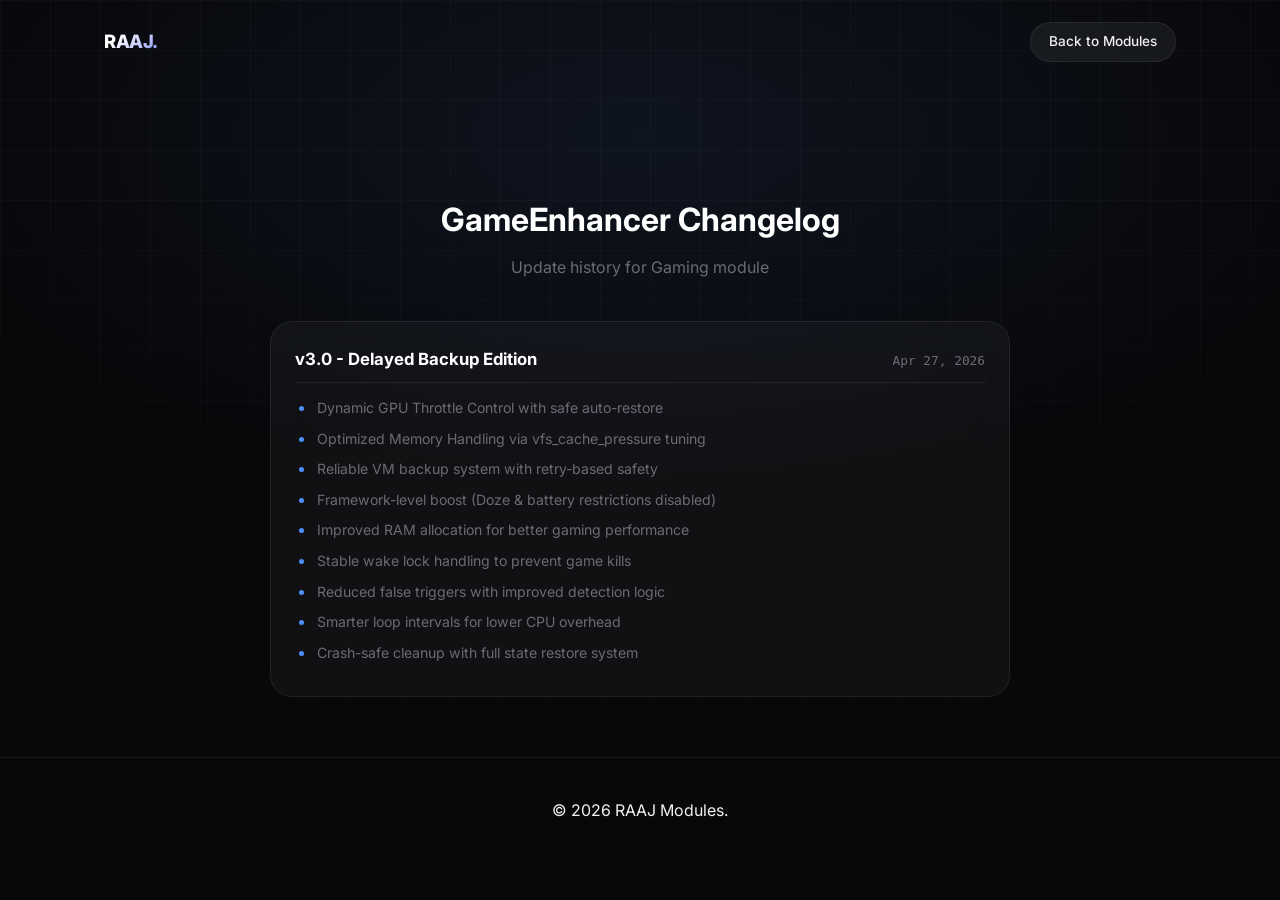
==== commit 55f3d5b6: "Refactor changelog-game.html structure and content" ====
--- a/changelog-game.html
+++ b/changelog-game.html
@@ -1,5 +1,4 @@
-<!DOCTYPE html>
-<html lang="en">
+<!DOCTYPE html><html lang="en">
 <head>
     <meta charset="UTF-8">
     <meta name="viewport" content="width=device-width, initial-scale=1.0">
@@ -9,48 +8,44 @@
 </head>
 <body>
     <div class="bg-grid"></div>
-    <div class="bg-glow"></div>
+    <div class="bg-glow"></div><nav class="navbar fade-in">
+    <div class="logo"><a href="index.html">RAAJ<span class="dot">.</span></a></div>
+    <a href="modules.html" class="btn-nav">Back to Modules</a>
+</nav>
 
-    <nav class="navbar fade-in">
-        <div class="logo"><a href="index.html">RAAJ<span class="dot">.</span></a></div>
-        <a href="modules.html" class="btn-nav">Back to Modules</a>
-    </nav>
+<section class="page-container fade-in delay-1">
+    <div class="header-center">
+        <h2>GameEnhancer Changelog</h2>
+        <p>Update history for Gaming module</p>
+    </div>
 
-    <section class="page-container fade-in delay-1">
-        <div class="header-center">
-            <h2>GameEnhancer Logs</h2>
-            <p>Update history for Gaming module</p>
+    <div class="log-list">
+
+        <!-- v3.0 -->
+        <div class="log-item">
+            <div class="log-meta">
+                <span class="log-title">v3.0 - Delayed Backup Edition</span>
+                <span class="log-date">Apr 27, 2026</span>
+            </div>
+            <ul class="log-points">
+                <li>Dynamic GPU Throttle Control with safe auto-restore</li>
+                <li>Optimized Memory Handling via vfs_cache_pressure tuning</li>
+                <li>Reliable VM backup system with retry-based safety</li>
+                <li>Framework-level boost (Doze & battery restrictions disabled)</li>
+                <li>Improved RAM allocation for better gaming performance</li>
+                <li>Stable wake lock handling to prevent game kills</li>
+                <li>Reduced false triggers with improved detection logic</li>
+                <li>Smarter loop intervals for lower CPU overhead</li>
+                <li>Crash-safe cleanup with full state restore system</li>
+            </ul>
         </div>
 
-        <div class="log-list">
-            <div class="log-item">
-                <div class="log-meta">
-                    <span class="log-title">v1.5 - Performance Update</span>
-                    <span class="log-date">Apr 20, 2026</span>
-                </div>
-                <ul class="log-points">
-                    <li>New "Aggressive" Mode for BGMI/CODM</li>
-                    <li>Reduced input lag by ~15%</li>
-                    <li>MediaTek stability fixes</li>
-                    <li>Thermal control optimized for long sessions</li>
-                </ul>
-            </div>
+    </div>
+</section>
 
-            <div class="log-item">
-                <div class="log-meta">
-                    <span class="log-title">v1.2 - Stability Fix</span>
-                    <span class="log-date">Mar 15, 2026</span>
-                </div>
-                <ul class="log-points">
-                    <li>Fixed frame drops in lobby</li>
-                    <li>Background process killer improved</li>
-                </ul>
-            </div>
-        </div>
-    </section>
+<footer class="fade-in delay-2">
+    <div class="footer-content"><p>© 2026 RAAJ Modules.</p></div>
+</footer>
 
-    <footer class="fade-in delay-2">
-        <div class="footer-content"><p>© 2026 RAAJ Modules.</p></div>
-    </footer>
 </body>
 </html>
--- a/style.css
+++ b/style.css
@@ -1,341 +1,471 @@
-/* -----------------------------------------------------------
+/* =====================================================
    VARIABLES & RESET
------------------------------------------------------------ */
+===================================================== */
 :root {
-    --bg-color: #ffffff;
-    --text-main: #1d1d1f;
-    --text-muted: #86868b;
-    --accent-blue: #0071e3;
-    --accent-hover: #0077ed;
-    --bg-grid: #e5e5e5;
-    --card-bg: #ffffff;
-    --border-light: rgba(0, 0, 0, 0.08);
-    --shadow-soft: 0 4px 24px rgba(0, 0, 0, 0.04);
-    --shadow-hover: 0 8px 32px rgba(0, 0, 0, 0.08);
-    --radius-lg: 20px;
-    --radius-md: 12px;
-    --font-stack: 'Inter', -apple-system, BlinkMacSystemFont, sans-serif;
-}
-
-* { margin: 0; padding: 0; box-sizing: border-box; }
-html { scroll-behavior: smooth; }
-
+    --bg: #08080a;
+    --text: #f1f1f3;
+    --muted: #6b6b76;
+    --card-bg: rgba(255,255,255,0.04);
+    --card-border: rgba(255,255,255,0.07);
+    --blue: #4f8ef7;
+    --blue-glow: rgba(79,142,247,0.25);
+    --blue-soft: rgba(79,142,247,0.10);
+    --radius-lg: 22px;
+    --radius-md: 13px;
+    --font: 'Inter', -apple-system, BlinkMacSystemFont, sans-serif;
+}
+* { margin:0; padding:0; box-sizing:border-box; }
+html { scroll-behavior:smooth; }
 body {
-    background-color: var(--bg-color);
-    color: var(--text-main);
-    font-family: var(--font-stack);
-    line-height: 1.5;
+    background: var(--bg);
+    color: var(--text);
+    font-family: var(--font);
+    line-height: 1.6;
     overflow-x: hidden;
     -webkit-font-smoothing: antialiased;
 }
 
-/* -----------------------------------------------------------
+/* =====================================================
    BACKGROUND
------------------------------------------------------------ */
+===================================================== */
 .bg-grid {
-    position: fixed; top: 0; left: 0; width: 100%; height: 100%;
-    background-image: 
-        linear-gradient(var(--bg-grid) 1px, transparent 1px),
-        linear-gradient(90deg, var(--bg-grid) 1px, transparent 1px);
-    background-size: 40px 40px;
-    opacity: 0.4;
-    z-index: -2;
-    mask-image: linear-gradient(to bottom, black 40%, transparent 100%);
-    -webkit-mask-image: linear-gradient(to bottom, black 40%, transparent 100%);
-}
-
+    position:fixed; top:0; left:0; width:100%; height:100%;
+    background-image:
+        linear-gradient(rgba(255,255,255,0.025) 1px, transparent 1px),
+        linear-gradient(90deg, rgba(255,255,255,0.025) 1px, transparent 1px);
+    background-size: 50px 50px;
+    z-index:-3;
+    mask-image: linear-gradient(to bottom, black 20%, transparent 90%);
+    -webkit-mask-image: linear-gradient(to bottom, black 20%, transparent 90%);
+}
 .bg-glow {
-    position: fixed; top: -20%; left: 50%;
-    transform: translateX(-50%);
-    width: 100vw; height: 80vh;
-    background: radial-gradient(circle at center, rgba(0, 113, 227, 0.08) 0%, transparent 70%);
-    z-index: -1; pointer-events: none;
-}
-
-/* -----------------------------------------------------------
+    position:fixed; top:-30%; left:50%;
+    transform:translateX(-50%);
+    width:130vw; height:90vh;
+    background:radial-gradient(ellipse at center, rgba(79,142,247,0.09) 0%, transparent 65%);
+    z-index:-2; pointer-events:none;
+}
+.bg-orb {
+    position:fixed; border-radius:50%;
+    z-index:-2; pointer-events:none; filter:blur(90px);
+}
+.orb-1 {
+    width:420px; height:420px;
+    background:radial-gradient(circle, rgba(79,142,247,0.13), transparent 70%);
+    top:-120px; right:-120px;
+}
+.orb-2 {
+    width:360px; height:360px;
+    background:radial-gradient(circle, rgba(139,92,246,0.09), transparent 70%);
+    bottom:5%; left:-100px;
+}
+
+/* =====================================================
    NAVBAR
------------------------------------------------------------ */
+===================================================== */
 .navbar {
-    display: flex; justify-content: space-between; align-items: center;
-    padding: 24px 5%;
-    max-width: 1200px; margin: 0 auto;
-}
-.logo { font-weight: 700; font-size: 1.2rem; letter-spacing: -0.5px; }
+    display:flex; justify-content:space-between; align-items:center;
+    padding:22px 5%; max-width:1200px; margin:0 auto;
+    position:relative; z-index:10;
+}
+.logo {
+    font-weight:800; font-size:1.15rem; letter-spacing:-0.5px;
+    background:linear-gradient(135deg,#fff 30%,#818cf8);
+    -webkit-background-clip:text; -webkit-text-fill-color:transparent;
+    text-decoration:none;
+}
 .btn-nav {
-    background: #f5f5f7; color: var(--text-main);
-    padding: 8px 16px; border-radius: 20px;
-    text-decoration: none; font-size: 0.85rem; font-weight: 500;
-    transition: 0.2s;
-}
-.btn-nav:hover { background: #e8e8ed; }
-
-/* -----------------------------------------------------------
-   HERO SECTION
------------------------------------------------------------ */
+    background:rgba(255,255,255,0.06);
+    border:1px solid var(--card-border);
+    color:var(--text);
+    padding:8px 18px; border-radius:20px;
+    text-decoration:none; font-size:0.85rem; font-weight:500;
+    transition:all 0.2s; backdrop-filter:blur(10px);
+}
+.btn-nav:hover { background:rgba(255,255,255,0.11); }
+
+/* =====================================================
+   AVATAR
+===================================================== */
+.avatar-wrap {
+    position:relative; width:112px; height:112px;
+    margin:0 auto 28px;
+}
+.avatar-ring {
+    position:absolute; inset:-4px; border-radius:50%;
+    background:conic-gradient(from 0deg,#4f8ef7,#818cf8,#22d3ee,#4f8ef7);
+    animation:ringRotate 4s linear infinite; z-index:0;
+}
+.avatar-ring::after {
+    content:''; position:absolute; inset:3px;
+    background:var(--bg); border-radius:50%;
+}
+.avatar-circle {
+    position:relative; z-index:1;
+    width:112px; height:112px;
+    border-radius:50%; overflow:hidden;
+    border:2px solid rgba(255,255,255,0.08);
+}
+.avatar-circle img { width:100%; height:100%; object-fit:cover; display:block; }
+@keyframes ringRotate { to { transform:rotate(360deg); } }
+
+/* Small avatar — modules page */
+.mod-avatar-sm {
+    width:70px; height:70px; border-radius:50%; overflow:hidden;
+    margin:0 auto 18px;
+    border:2px solid rgba(79,142,247,0.4);
+    box-shadow:0 0 24px rgba(79,142,247,0.18);
+}
+.mod-avatar-sm img { width:100%; height:100%; object-fit:cover; display:block; }
+
+/* =====================================================
+   BADGE
+===================================================== */
+.badge {
+    display:inline-block;
+    background:var(--blue-soft);
+    border:1px solid rgba(79,142,247,0.22);
+    color:#7aafff;
+    padding:5px 14px; border-radius:20px;
+    font-size:0.75rem; font-weight:700;
+    letter-spacing:0.8px; text-transform:uppercase;
+    margin-bottom:22px;
+}
+
+/* =====================================================
+   HERO
+===================================================== */
 .hero {
-    text-align: center; 
-    padding: 80px 20px 60px;
-    max-width: 800px; 
-    margin: 0 auto;
-}
-
-.badge {
-    display: inline-block;
-    background: rgba(0, 113, 227, 0.1); color: var(--accent-blue);
-    padding: 6px 12px; border-radius: 20px;
-    font-size: 0.8rem; font-weight: 600; margin-bottom: 24px;
-}
-
+    text-align:center;
+    padding:55px 20px 70px;
+    max-width:800px; margin:0 auto;
+}
 .hero h1 {
-    font-size: clamp(2.5rem, 5vw, 3.5rem); 
-    font-weight: 700; letter-spacing: -1.5px;
-    line-height: 1.1; margin-bottom: 20px;
-}
-
+    font-size:clamp(2.5rem,5.5vw,3.8rem);
+    font-weight:800; letter-spacing:-2px;
+    line-height:1.08; margin-bottom:20px; color:#fff;
+}
 .gradient-text {
-    background: linear-gradient(135deg, var(--accent-blue), #4facfe);
-    -webkit-background-clip: text; -webkit-text-fill-color: transparent;
-}
-
+    background:linear-gradient(135deg,#4f8ef7 0%,#818cf8 50%,#22d3ee 100%);
+    -webkit-background-clip:text; -webkit-text-fill-color:transparent;
+}
 .subtitle {
-    font-size: 1.25rem; color: var(--text-muted);
-    max-width: 600px; margin: 0 auto 32px;
-}
-
-.hero-btns { display: flex; gap: 16px; justify-content: center; flex-wrap: wrap; }
-
+    font-size:1.08rem; color:var(--muted);
+    max-width:520px; margin:0 auto 36px; line-height:1.75;
+}
+.hero-btns { display:flex; gap:14px; justify-content:center; flex-wrap:wrap; }
 .btn {
-    padding: 12px 24px; border-radius: 30px;
-    font-weight: 500; text-decoration: none; font-size: 1rem;
-    transition: transform 0.2s ease;
-}
-.btn:active { transform: scale(0.98); }
-.btn-primary { background: var(--text-main); color: white; }
-.btn-primary:hover { background: #000; }
-.btn-secondary { background: transparent; color: var(--accent-blue); }
-.btn-secondary:hover { text-decoration: underline; }
-
-/* -----------------------------------------------------------
+    padding:13px 28px; border-radius:30px;
+    font-weight:600; text-decoration:none; font-size:0.95rem;
+    transition:all 0.25s ease;
+}
+.btn:active { transform:scale(0.97); }
+.btn-primary {
+    background:linear-gradient(135deg,#4f8ef7,#6366f1);
+    color:#fff;
+    box-shadow:0 4px 20px rgba(79,142,247,0.35);
+}
+.btn-primary:hover { box-shadow:0 6px 30px rgba(79,142,247,0.55); transform:translateY(-1px); }
+.btn-secondary {
+    background:rgba(255,255,255,0.05);
+    border:1px solid var(--card-border);
+    color:var(--text); backdrop-filter:blur(10px);
+}
+.btn-secondary:hover { background:rgba(255,255,255,0.09); }
+
+/* =====================================================
    STATS BAR
------------------------------------------------------------ */
-.stats-section { padding: 0 20px; margin-bottom: 80px; }
+===================================================== */
+.stats-section { padding:0 20px; margin-bottom:90px; }
 .stats-container {
-    max-width: 900px; margin: 0 auto;
-    background: var(--card-bg);
-    border: 1px solid var(--border-light);
-    border-radius: var(--radius-lg);
-    padding: 24px;
-    display: flex; justify-content: space-around; align-items: center;
-    box-shadow: var(--shadow-soft);
-    flex-wrap: wrap;
-    gap: 20px;
-}
-.stat-item { text-align: center; min-width: 100px; }
-.stat-item strong { display: block; font-size: 1.2rem; color: var(--text-main); }
-.stat-item span { font-size: 0.85rem; color: var(--text-muted); }
-.stat-divider { width: 1px; height: 30px; background: var(--border-light); }
-
-/* -----------------------------------------------------------
-   MODULES SECTION
------------------------------------------------------------ */
-.modules-section {
-    max-width: 1100px; margin: 0 auto; padding: 0 20px 80px;
-}
-.section-header { text-align: center; margin-bottom: 40px; }
-.section-header h2 { font-size: 2rem; font-weight: 600; letter-spacing: -0.5px; }
-
-.grid-layout {
-    display: grid; 
-    grid-template-columns: repeat(auto-fit, minmax(260px, 1fr));
-    gap: 24px;
-}
-
-.card {
-    background: var(--card-bg);
-    border: 1px solid var(--border-light);
-    border-radius: var(--radius-lg);
-    padding: 30px;
-    transition: all 0.3s ease;
-    display: flex; flex-direction: column;
-    align-items: flex-start;
-}
-.card:hover {
-    transform: translateY(-4px);
-    box-shadow: var(--shadow-hover);
-    border-color: rgba(0, 113, 227, 0.2);
-}
-
-.icon-box {
-    width: 48px; height: 48px;
-    background: #f5f5f7;
-    border-radius: 12px;
-    display: flex; align-items: center; justify-content: center;
-    margin-bottom: 20px;
-    color: var(--accent-blue);
-}
-.icon-box svg { width: 24px; height: 24px; stroke-width: 2px; }
-
-.card h3 { font-size: 1.1rem; font-weight: 600; margin-bottom: 8px; }
-.card p { 
-    font-size: 0.9rem; color: var(--text-muted); 
-    margin-bottom: 24px; 
-    line-height: 1.5;
-    flex-grow: 1; 
-}
-
-.card-actions {
-    width: 100%;
-    display: flex; flex-direction: column; gap: 12px;
-    margin-top: auto;
-}
-
-.btn-card {
-    display: block;
-    text-align: center; 
-    padding: 12px; 
-    border-radius: var(--radius-md);
-    text-decoration: none; 
-    font-size: 0.9rem; 
-    font-weight: 600;
-    transition: 0.2s;
-}
-
-.btn-card.primary {
-    background: var(--accent-blue); color: white;
-    box-shadow: 0 2px 8px rgba(0, 113, 227, 0.2);
-}
-.btn-card.primary:hover { background: var(--accent-hover); }
-
-.btn-card.text {
-    color: var(--text-muted); background: transparent;
-}
-.btn-card.text:hover { color: var(--accent-blue); background: #f5f5f7; }
-
-/* -----------------------------------------------------------
-   CHANGELOG PAGE STYLES (FIXED UI CRASH)
------------------------------------------------------------ */
+    max-width:860px; margin:0 auto;
+    background:var(--card-bg);
+    border:1px solid var(--card-border);
+    border-radius:var(--radius-lg);
+    padding:26px 32px;
+    display:flex; justify-content:space-around; align-items:center;
+    backdrop-filter:blur(20px); flex-wrap:wrap; gap:20px;
+}
+.stat-item { text-align:center; min-width:90px; }
+.stat-item strong {
+    display:block; font-size:1.5rem; font-weight:800;
+    background:linear-gradient(135deg,#fff,#93c5fd);
+    -webkit-background-clip:text; -webkit-text-fill-color:transparent;
+    letter-spacing:-0.5px;
+}
+.stat-item span { font-size:0.78rem; color:var(--muted); font-weight:500; }
+.stat-divider { width:1px; height:34px; background:var(--card-border); }
+
+/* =====================================================
+   PERFORMANCE SECTION — PREMIUM
+===================================================== */
+.performance-section {
+    max-width:1060px; margin:0 auto 100px; padding:0 20px;
+    text-align:center;
+}
+.perf-label {
+    display:inline-block;
+    font-size:0.72rem; font-weight:700; letter-spacing:2.5px;
+    text-transform:uppercase; color:#7aafff; margin-bottom:14px;
+}
+.perf-title {
+    font-size:clamp(2rem,4vw,3rem);
+    font-weight:800; letter-spacing:-1.5px;
+    color:#fff; margin-bottom:52px; line-height:1.12;
+}
+.perf-grid {
+    display:grid;
+    grid-template-columns:repeat(auto-fit,minmax(228px,1fr));
+    gap:20px;
+}
+.perf-card {
+    background:var(--card-bg);
+    border:1px solid var(--card-border);
+    border-radius:var(--radius-lg);
+    padding:28px 24px; text-align:left;
+    position:relative; overflow:hidden;
+    backdrop-filter:blur(20px);
+    transition:all 0.3s ease;
+}
+.perf-card::before {
+    content:''; position:absolute; top:0; left:0; right:0; height:1px;
+    background:linear-gradient(90deg,transparent,rgba(79,142,247,0.5),transparent);
+}
+.perf-card:hover {
+    border-color:rgba(79,142,247,0.28);
+    transform:translateY(-5px);
+    box-shadow:0 24px 48px rgba(0,0,0,0.4),0 0 40px rgba(79,142,247,0.07);
+}
+.perf-icon {
+    width:42px; height:42px;
+    background:var(--blue-soft);
+    border:1px solid rgba(79,142,247,0.2);
+    border-radius:11px;
+    display:flex; align-items:center; justify-content:center;
+    margin-bottom:18px; color:#7aafff;
+}
+.perf-stat {
+    font-size:2.5rem; font-weight:800;
+    color:#fff; letter-spacing:-1px; margin-bottom:6px; line-height:1;
+}
+.perf-stat span { font-size:1rem; font-weight:600; color:var(--muted); }
+.perf-desc {
+    font-size:0.83rem; color:var(--muted);
+    line-height:1.6; margin-bottom:22px;
+}
+.perf-bar {
+    height:4px; background:rgba(255,255,255,0.05);
+    border-radius:99px; overflow:hidden;
+}
+.perf-fill {
+    height:100%;
+    background:linear-gradient(90deg,#4f8ef7,#818cf8);
+    border-radius:99px;
+}
+
+
+/* CHECKLIST */
+.checklist-box {
+    max-width:480px;
+    margin:0 auto;
+    display:flex;
+    flex-direction:column;
+    gap:14px;
+}
+.check-item {
+    display:flex;
+    align-items:center;
+    gap:14px;
+    background:var(--card-bg);
+    border:1px solid var(--card-border);
+    border-radius:14px;
+    padding:16px 20px;
+    font-size:1rem;
+    font-weight:500;
+    color:#e4e4e7;
+    backdrop-filter:blur(16px);
+    transition:border-color 0.2s;
+}
+.check-item:hover { border-color:rgba(79,142,247,0.3); }
+.check-icon {
+    color:#4f8ef7;
+    font-size:1rem;
+    flex-shrink:0;
+}
+
+/* =====================================================
+   MODULES PAGE
+===================================================== */
+.mod-page {
+    max-width:1100px; margin:0 auto;
+    padding:30px 20px 80px;
+}
+.mod-header {
+    text-align:center; margin-bottom:56px;
+}
+.mod-header h1 {
+    font-size:clamp(2.2rem,5vw,3.2rem);
+    font-weight:800; letter-spacing:-1.5px;
+    margin-bottom:14px; color:#fff;
+}
+.module-grid {
+    display:grid;
+    grid-template-columns:repeat(auto-fit,minmax(260px,1fr));
+    gap:22px;
+}
+.mod-card {
+    background:var(--card-bg);
+    border:1px solid var(--card-border);
+    border-radius:var(--radius-lg); overflow:hidden;
+    transition:all 0.3s ease; backdrop-filter:blur(20px);
+}
+.mod-card:hover {
+    transform:translateY(-5px);
+    box-shadow:0 24px 50px rgba(0,0,0,0.45),0 0 0 1px rgba(255,255,255,0.07);
+}
+.mod-card-top {
+    padding:26px 22px 20px;
+    display:flex; align-items:flex-start; justify-content:space-between;
+    position:relative; overflow:hidden;
+}
+.mod-card-top::after {
+    content:''; position:absolute; inset:0;
+    background:radial-gradient(circle at 80% 10%,rgba(255,255,255,0.07),transparent 55%);
+}
+.kernel-grad { background:linear-gradient(135deg,#1a2e52,#1e1b4b); }
+.game-grad   { background:linear-gradient(135deg,#1a2e1a,#14532d); }
+.touch-grad  { background:linear-gradient(135deg,#3b1a28,#4c1d2a); }
+.net-grad    { background:linear-gradient(135deg,#142230,#0c1a2e); }
+.mod-icon {
+    width:50px; height:50px;
+    background:rgba(255,255,255,0.13);
+    border:1px solid rgba(255,255,255,0.15);
+    border-radius:14px;
+    display:flex; align-items:center; justify-content:center;
+    color:#fff; position:relative; z-index:1;
+}
+.mod-version {
+    background:rgba(255,255,255,0.14);
+    border:1px solid rgba(255,255,255,0.18);
+    color:rgba(255,255,255,0.88);
+    font-size:0.72rem; font-weight:700;
+    padding:3px 10px; border-radius:20px;
+    position:relative; z-index:1; letter-spacing:0.5px;
+}
+.mod-card-body { padding:20px 22px 24px; }
+.mod-card-body h3 { font-size:1.05rem; font-weight:700; color:#fff; margin-bottom:8px; }
+.mod-card-body p { font-size:0.83rem; color:var(--muted); line-height:1.65; margin-bottom:16px; }
+.mod-tags { display:flex; gap:6px; flex-wrap:wrap; margin-bottom:18px; }
+.mod-tags span {
+    background:rgba(79,142,247,0.08);
+    border:1px solid rgba(79,142,247,0.18);
+    color:#7aafff;
+    font-size:0.7rem; font-weight:700;
+    padding:3px 10px; border-radius:20px; letter-spacing:0.3px;
+}
+.mod-actions { display:flex; gap:10px; }
+.btn-dl {
+    flex:1; text-align:center;
+    background:linear-gradient(135deg,#4f8ef7,#6366f1);
+    color:#fff; text-decoration:none;
+    padding:10px 14px; border-radius:10px;
+    font-size:0.83rem; font-weight:700; transition:all 0.2s;
+    box-shadow:0 2px 14px rgba(79,142,247,0.28);
+}
+.btn-dl:hover { box-shadow:0 4px 22px rgba(79,142,247,0.5); transform:translateY(-1px); }
+.btn-log {
+    background:rgba(255,255,255,0.05);
+    border:1px solid var(--card-border);
+    color:var(--muted); text-decoration:none;
+    padding:10px 14px; border-radius:10px;
+    font-size:0.83rem; font-weight:600; transition:all 0.2s; white-space:nowrap;
+}
+.btn-log:hover { background:rgba(255,255,255,0.09); color:var(--text); }
+
+/* =====================================================
+   CHANGELOG PAGES
+===================================================== */
 .page-container {
-    max-width: 800px;
-    margin: 0 auto;
-    padding: 120px 20px 60px; /* Added top padding for navbar */
-}
-
-.header-center { text-align: center; margin-bottom: 40px; }
-.header-center h2 { font-size: 2rem; font-weight: 700; margin-bottom: 10px; }
-.header-center p { color: var(--text-muted); }
-
-.log-list {
-    display: flex;
-    flex-direction: column;
-    gap: 20px;
-}
-
+    max-width:780px; margin:0 auto;
+    padding:110px 20px 60px;
+}
+.header-center { text-align:center; margin-bottom:40px; }
+.header-center h2 { font-size:2rem; font-weight:700; margin-bottom:10px; color:#fff; }
+.header-center p { color:var(--muted); }
+.log-list { display:flex; flex-direction:column; gap:18px; }
 .log-item {
-    background: white;
-    border: 1px solid var(--border-light);
-    border-radius: var(--radius-lg);
-    padding: 25px;
-    transition: 0.3s;
-}
-
-.log-item:hover {
-    border-color: var(--accent-blue);
-    box-shadow: var(--shadow-soft);
-}
-
+    background:var(--card-bg);
+    border:1px solid var(--card-border);
+    border-radius:var(--radius-lg);
+    padding:24px; backdrop-filter:blur(20px); transition:0.3s;
+}
+.log-item:hover { border-color:rgba(79,142,247,0.3); }
 .log-meta {
-    display: flex;
-    justify-content: space-between;
-    align-items: baseline;
-    margin-bottom: 15px;
-    border-bottom: 1px solid #f0f0f0;
-    padding-bottom: 10px;
-}
-
-.log-title { font-weight: 700; font-size: 1.1rem; color: var(--text-main); }
-.log-date { font-size: 0.85rem; color: var(--text-muted); font-family: monospace; }
-
-.log-points { list-style: none; padding-left: 5px; }
+    display:flex; justify-content:space-between; align-items:baseline;
+    margin-bottom:14px; border-bottom:1px solid var(--card-border); padding-bottom:10px;
+}
+.log-title { font-weight:700; font-size:1.05rem; color:#fff; }
+.log-date { font-size:0.8rem; color:var(--muted); font-family:monospace; }
+.log-points { list-style:none; padding-left:4px; }
 .log-points li {
-    position: relative;
-    padding-left: 20px;
-    margin-bottom: 8px;
-    color: var(--text-muted);
-    font-size: 0.95rem;
-    line-height: 1.5;
-}
-
+    position:relative; padding-left:18px;
+    margin-bottom:8px; color:var(--muted);
+    font-size:0.88rem; line-height:1.6;
+}
 .log-points li::before {
-    content: "";
-    position: absolute;
-    left: 0;
-    top: 9px;
-    width: 6px;
-    height: 6px;
-    background: var(--accent-blue);
-    border-radius: 50%;
-}
-
-/* -----------------------------------------------------------
-   PERFORMANCE SECTION
------------------------------------------------------------ */
-.performance-section {
-    max-width: 900px; margin: 0 auto 80px; padding: 0 20px;
-}
-.perf-container {
-    background: #fbfbfd;
-    border: 1px solid var(--border-light);
-    border-radius: var(--radius-lg);
-    padding: 40px;
-    display: flex; align-items: center; justify-content: space-between;
-    gap: 40px;
-}
-.perf-text h2 { font-size: 1.8rem; margin-bottom: 20px; letter-spacing: -0.5px; }
-.checklist { list-style: none; }
-.checklist li {
-    margin-bottom: 12px; font-size: 1rem; color: var(--text-main);
-    display: flex; align-items: center; gap: 10px;
-}
-.check { color: var(--accent-blue); font-weight: bold; }
-
-.perf-visual { display: flex; align-items: center; justify-content: center; }
-.circle-outer {
-    width: 120px; height: 120px;
-    border: 2px solid rgba(0, 113, 227, 0.2);
-    border-radius: 50%;
-    display: flex; align-items: center; justify-content: center;
-    animation: pulse 3s infinite ease-in-out;
-}
-.circle-inner { width: 60px; height: 60px; background: var(--accent-blue); border-radius: 50%; opacity: 0.8; }
-
-@keyframes pulse {
-    0% { transform: scale(1); opacity: 1; }
-    50% { transform: scale(1.05); opacity: 0.8; }
-    100% { transform: scale(1); opacity: 1; }
-}
-
-/* -----------------------------------------------------------
+    content:''; position:absolute; left:0; top:9px;
+    width:5px; height:5px;
+    background:var(--blue); border-radius:50%;
+}
+
+/* =====================================================
    FOOTER
------------------------------------------------------------ */
-footer { text-align: center; padding: 40px 20px; border-top: 1px solid var(--border-light); }
-.footer-content h3 { font-size: 1.1rem; margin-bottom: 4px; }
-.role { font-size: 0.9rem; color: var(--text-muted); margin-bottom: 10px; }
-.disclaimer { font-size: 0.8rem; color: #aaa; margin-bottom: 20px; }
-.copyright { font-size: 0.75rem; color: #ccc; }
-
-/* -----------------------------------------------------------
-   ANIMATIONS & RESPONSIVE
------------------------------------------------------------ */
-.fade-in { opacity: 0; animation: fadeIn 0.8s ease forwards; }
-.delay-1 { animation-delay: 0.1s; } .delay-2 { animation-delay: 0.2s; }
-.delay-3 { animation-delay: 0.3s; } .delay-4 { animation-delay: 0.4s; }
-
-@keyframes fadeIn { from { opacity: 0; transform: translateY(20px); } to { opacity: 1; transform: translateY(0); } }
-
-@media (max-width: 768px) {
-    .hero { padding-top: 60px; }
-    .stats-container { flex-direction: column; padding: 30px; }
-    .stat-divider { width: 30px; height: 1px; margin: 5px 0; }
-    .perf-container { flex-direction: column; text-align: center; padding: 30px; }
-    .checklist li { justify-content: center; }
-}
+===================================================== */
+footer {
+    text-align:center; padding:40px 20px;
+    border-top:1px solid var(--card-border);
+}
+.footer-content h3 { font-size:1rem; margin-bottom:4px; color:#fff; }
+.role { font-size:0.85rem; color:var(--muted); margin-bottom:10px; }
+.disclaimer { font-size:0.76rem; color:#3f3f46; margin-bottom:16px; }
+.copyright { font-size:0.72rem; color:#3f3f46; }
+.minimal-footer { text-align:center; padding:30px 20px; border-top:1px solid var(--card-border); }
+.minimal-footer p { font-size:0.78rem; color:#3f3f46; }
+
+/* =====================================================
+   ANIMATIONS
+===================================================== */
+.fade-in { opacity:0; animation:fadeIn 0.8s ease forwards; }
+.delay-1 { animation-delay:0.1s; }
+.delay-2 { animation-delay:0.2s; }
+.delay-3 { animation-delay:0.3s; }
+.delay-4 { animation-delay:0.45s; }
+@keyframes fadeIn {
+    from { opacity:0; transform:translateY(20px); }
+    to   { opacity:1; transform:translateY(0); }
+}
+
+/* =====================================================
+   RESPONSIVE
+===================================================== */
+@media (max-width:768px) {
+    .hero { padding-top:40px; }
+    .stats-container {
+        flex-direction:row;
+        flex-wrap:nowrap;
+        padding:18px 10px;
+        gap:0;
+        justify-content:space-between;
+    }
+    .stat-item { min-width:unset; flex:1; }
+    .stat-item strong { font-size:1.1rem; }
+    .stat-item span { font-size:0.66rem; }
+    .stat-divider { width:1px; height:28px; flex-shrink:0; }
+    .perf-grid { grid-template-columns:1fr 1fr; }
+    .module-grid { grid-template-columns:1fr; }
+}
+@media (max-width:480px) {
+    .perf-grid { grid-template-columns:1fr; }
+    .hero h1 { font-size:2.2rem; }
+    .mod-header h1 { font-size:2rem; }
+}
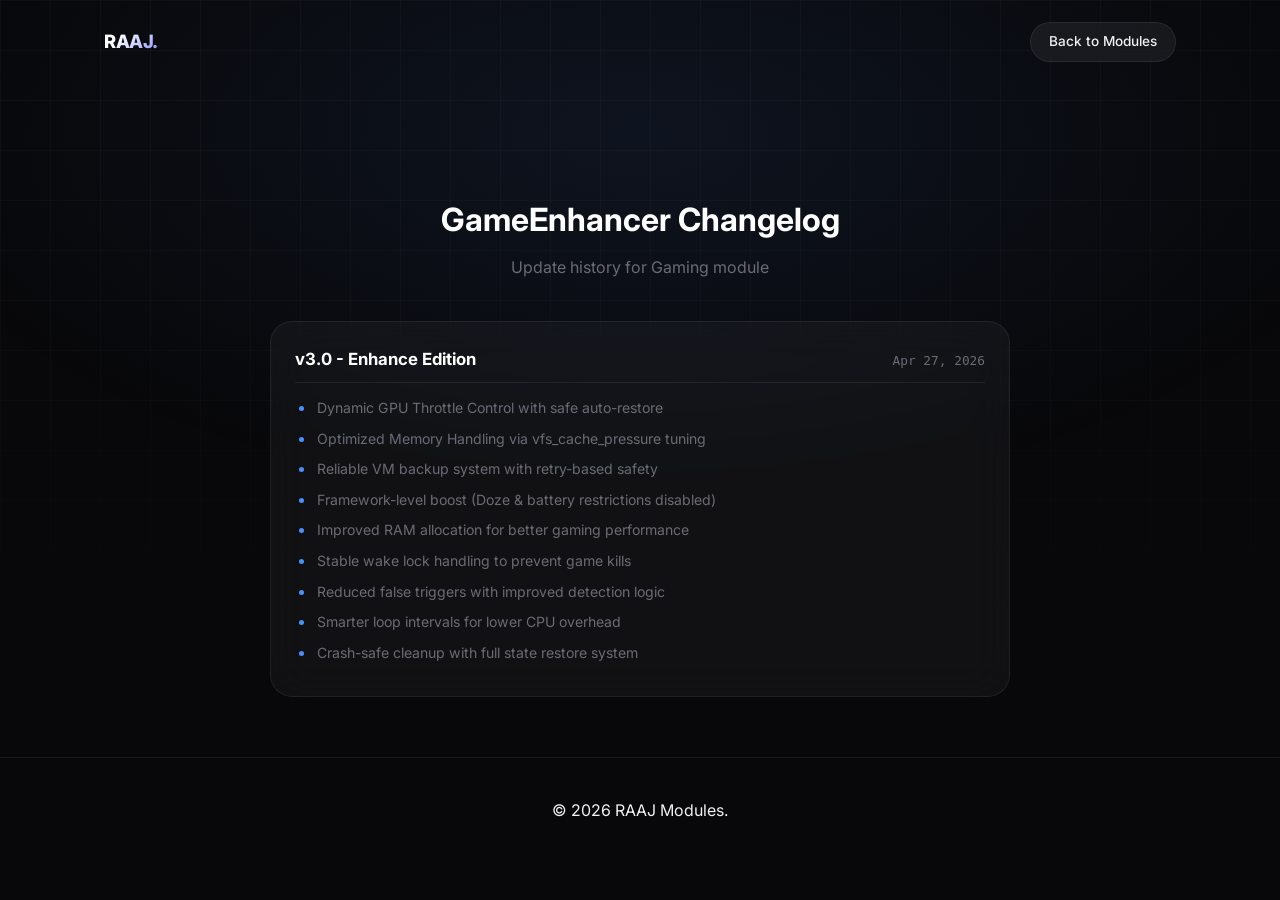
==== commit bf762a34: "Update changelog version" ====
--- a/changelog-game.html
+++ b/changelog-game.html
@@ -24,7 +24,7 @@
         <!-- v3.0 -->
         <div class="log-item">
             <div class="log-meta">
-                <span class="log-title">v3.0 - Delayed Backup Edition</span>
+                <span class="log-title">v3.0 - Enhance Edition</span>
                 <span class="log-date">Apr 27, 2026</span>
             </div>
             <ul class="log-points">
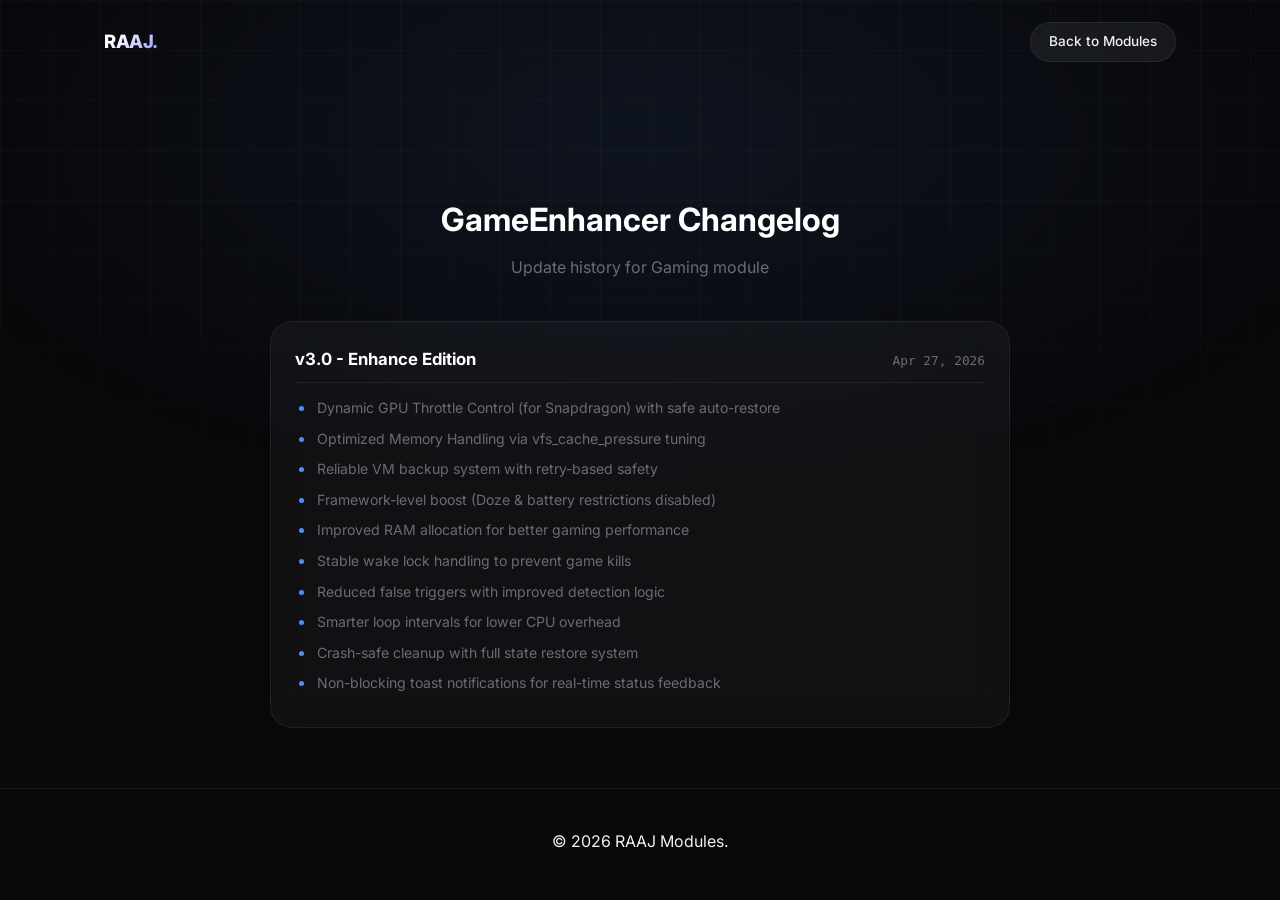
==== commit 7f349e8d: "Update changelog for v3.0 - Enhance Edition" ====
--- a/changelog-game.html
+++ b/changelog-game.html
@@ -28,7 +28,7 @@
                 <span class="log-date">Apr 27, 2026</span>
             </div>
             <ul class="log-points">
-                <li>Dynamic GPU Throttle Control with safe auto-restore</li>
+                <li>Dynamic GPU Throttle Control (for Snapdragon) with safe auto-restore</li>
                 <li>Optimized Memory Handling via vfs_cache_pressure tuning</li>
                 <li>Reliable VM backup system with retry-based safety</li>
                 <li>Framework-level boost (Doze & battery restrictions disabled)</li>
@@ -37,6 +37,7 @@
                 <li>Reduced false triggers with improved detection logic</li>
                 <li>Smarter loop intervals for lower CPU overhead</li>
                 <li>Crash-safe cleanup with full state restore system</li>
+                                <li>Non-blocking toast notifications for real-time status feedback</li>
             </ul>
         </div>
 
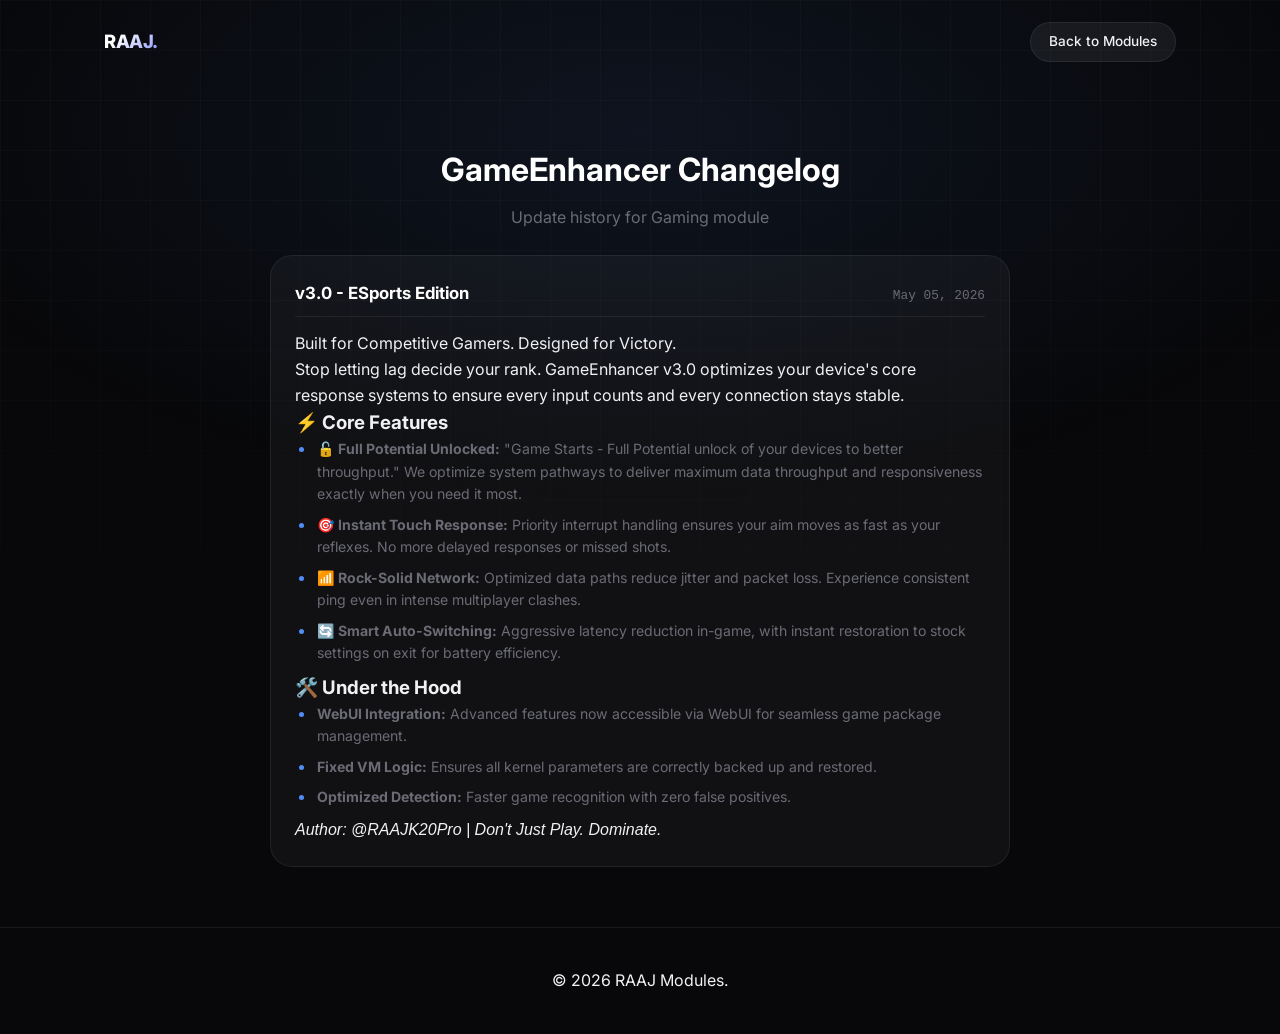
==== commit 587e9461: "Update changelog-game.html" ====
--- a/changelog-game.html
+++ b/changelog-game.html
@@ -1,4 +1,5 @@
-<!DOCTYPE html><html lang="en">
+<!DOCTYPE html>
+<html lang="en">
 <head>
     <meta charset="UTF-8">
     <meta name="viewport" content="width=device-width, initial-scale=1.0">
@@ -8,45 +9,59 @@
 </head>
 <body>
     <div class="bg-grid"></div>
-    <div class="bg-glow"></div><nav class="navbar fade-in">
-    <div class="logo"><a href="index.html">RAAJ<span class="dot">.</span></a></div>
-    <a href="modules.html" class="btn-nav">Back to Modules</a>
-</nav>
+    <div class="bg-glow"></div>
+    
+    <nav class="navbar fade-in">
+        <div class="logo"><a href="index.html">RAAJ<span class="dot">.</span></a></div>
+        <a href="modules.html" class="btn-nav">Back to Modules</a>
+    </nav>
 
-<section class="page-container fade-in delay-1">
-    <div class="header-center">
-        <h2>GameEnhancer Changelog</h2>
-        <p>Update history for Gaming module</p>
-    </div>
-
-    <div class="log-list">
-
-        <!-- v3.0 -->
-        <div class="log-item">
-            <div class="log-meta">
-                <span class="log-title">v3.0 - Enhance Edition</span>
-                <span class="log-date">Apr 27, 2026</span>
-            </div>
-            <ul class="log-points">
-                <li>Dynamic GPU Throttle Control (for Snapdragon) with safe auto-restore</li>
-                <li>Optimized Memory Handling via vfs_cache_pressure tuning</li>
-                <li>Reliable VM backup system with retry-based safety</li>
-                <li>Framework-level boost (Doze & battery restrictions disabled)</li>
-                <li>Improved RAM allocation for better gaming performance</li>
-                <li>Stable wake lock handling to prevent game kills</li>
-                <li>Reduced false triggers with improved detection logic</li>
-                <li>Smarter loop intervals for lower CPU overhead</li>
-                <li>Crash-safe cleanup with full state restore system</li>
-                                <li>Non-blocking toast notifications for real-time status feedback</li>
-            </ul>
+    <section class="page-container fade-in delay-1">
+        <div class="header-center">
+            <h2>GameEnhancer Changelog</h2>
+            <p>Update history for Gaming module</p>
         </div>
 
-    </div>
-</section>
+        <div class="log-list">
 
-<footer class="fade-in delay-2">
-    <div class="footer-content"><p>© 2026 RAAJ Modules.</p></div>
-</footer>
+            <!-- v3.0 ESports Edition -->
+            <div class="log-item">
+                <div class="log-meta">
+                    <span class="log-title">v3.0 - ESports Edition</span>
+                    <span class="log-date">May 05, 2026</span>
+                </div>
+                
+                <div class="log-desc">
+                    <p>Built for Competitive Gamers. Designed for Victory.</p>
+                    <p>Stop letting lag decide your rank. GameEnhancer v3.0 optimizes your device's core response systems to ensure every input counts and every connection stays stable.</p>
+                </div>
+
+                <h3>⚡ Core Features</h3>
+                <ul class="log-points">
+                    <li><strong>🔓 Full Potential Unlocked:</strong> "Game Starts - Full Potential unlock of your devices to better throughput." We optimize system pathways to deliver maximum data throughput and responsiveness exactly when you need it most.</li>
+                    <li><strong>🎯 Instant Touch Response:</strong> Priority interrupt handling ensures your aim moves as fast as your reflexes. No more delayed responses or missed shots.</li>
+                    <li><strong>📶 Rock-Solid Network:</strong> Optimized data paths reduce jitter and packet loss. Experience consistent ping even in intense multiplayer clashes.</li>
+                    <li><strong>🔄 Smart Auto-Switching:</strong> Aggressive latency reduction in-game, with instant restoration to stock settings on exit for battery efficiency.</li>
+                </ul>
+
+                <h3>🛠️ Under the Hood</h3>
+                <ul class="log-points">
+                    <li><strong>WebUI Integration:</strong> Advanced features now accessible via WebUI for seamless game package management.</li>
+                    <li><strong>Fixed VM Logic:</strong> Ensures all kernel parameters are correctly backed up and restored.</li>
+                    <li><strong>Optimized Detection:</strong> Faster game recognition with zero false positives.</li>
+                </ul>
+
+                <div class="log-footer">
+                    <p><em>Author: @RAAJK20Pro | Don't Just Play. Dominate.</em></p>
+                </div>
+            </div>
+
+        </div>
+    </section>
+
+    <footer class="fade-in delay-2">
+        <div class="footer-content"><p>© 2026 RAAJ Modules.</p></div>
+    </footer>
 
 </body>
 </html>
--- a/style.css
+++ b/style.css
@@ -148,6 +148,13 @@
 .gradient-text {
     background:linear-gradient(135deg,#4f8ef7 0%,#818cf8 50%,#22d3ee 100%);
     -webkit-background-clip:text; -webkit-text-fill-color:transparent;
+    background-clip:text;
+    filter:drop-shadow(0 0 12px rgba(79,142,247,0.6));
+    animation:textGlow 2.5s ease-in-out infinite alternate;
+}
+@keyframes textGlow {
+    from { filter:drop-shadow(0 0 8px rgba(79,142,247,0.5)) drop-shadow(0 0 20px rgba(129,140,248,0.3)); }
+    to   { filter:drop-shadow(0 0 18px rgba(79,142,247,0.9)) drop-shadow(0 0 40px rgba(34,211,238,0.5)); }
 }
 .subtitle {
     font-size:1.08rem; color:var(--muted);
@@ -387,9 +394,9 @@
 ===================================================== */
 .page-container {
     max-width:780px; margin:0 auto;
-    padding:110px 20px 60px;
-}
-.header-center { text-align:center; margin-bottom:40px; }
+    padding:60px 20px 60px;
+}
+.header-center { text-align:center; margin-bottom:24px; }
 .header-center h2 { font-size:2rem; font-weight:700; margin-bottom:10px; color:#fff; }
 .header-center p { color:var(--muted); }
 .log-list { display:flex; flex-direction:column; gap:18px; }
